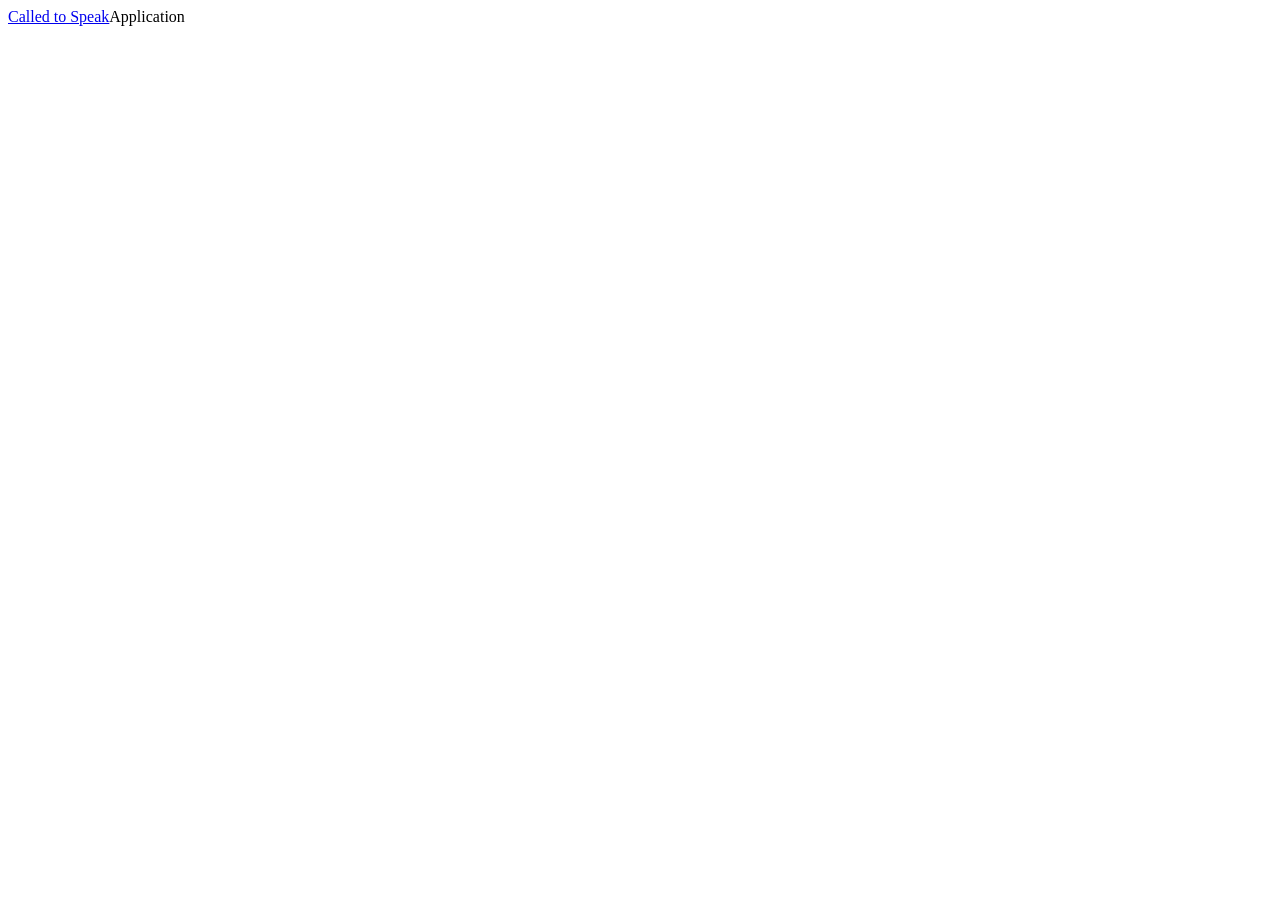
==== apply/index.html @ b7426416 "Called to Speak vsl funnel: initial build" ====
<!doctype html>
<html lang="en">
<head>
<meta charset="utf-8">
<meta name="viewport" content="width=device-width,initial-scale=1">
<meta name="robots" content="noindex,nofollow">
<title>Called to Speak: Application</title>
<link rel="preconnect" href="https://fonts.googleapis.com">
<link rel="preconnect" href="https://fonts.gstatic.com" crossorigin>
<link rel="stylesheet" href="https://fonts.googleapis.com/css2?family=Oswald:wght@300;400;500;600;700&amp;display=swap">
<link rel="stylesheet" href="../assets/cts.css">
<script src="../config.js"></script>
<script src="../assets/cts.js" defer></script>
</head>
<body class="shell">
<header class="hdr line"><div class="wrap"><a class="brand" href="../">Called to Speak</a><span class="note" id="hdrNote">Application</span></div></header>
<main id="app" aria-live="polite"></main>
<script src="../assets/apply.js" defer></script>
</body>
</html>
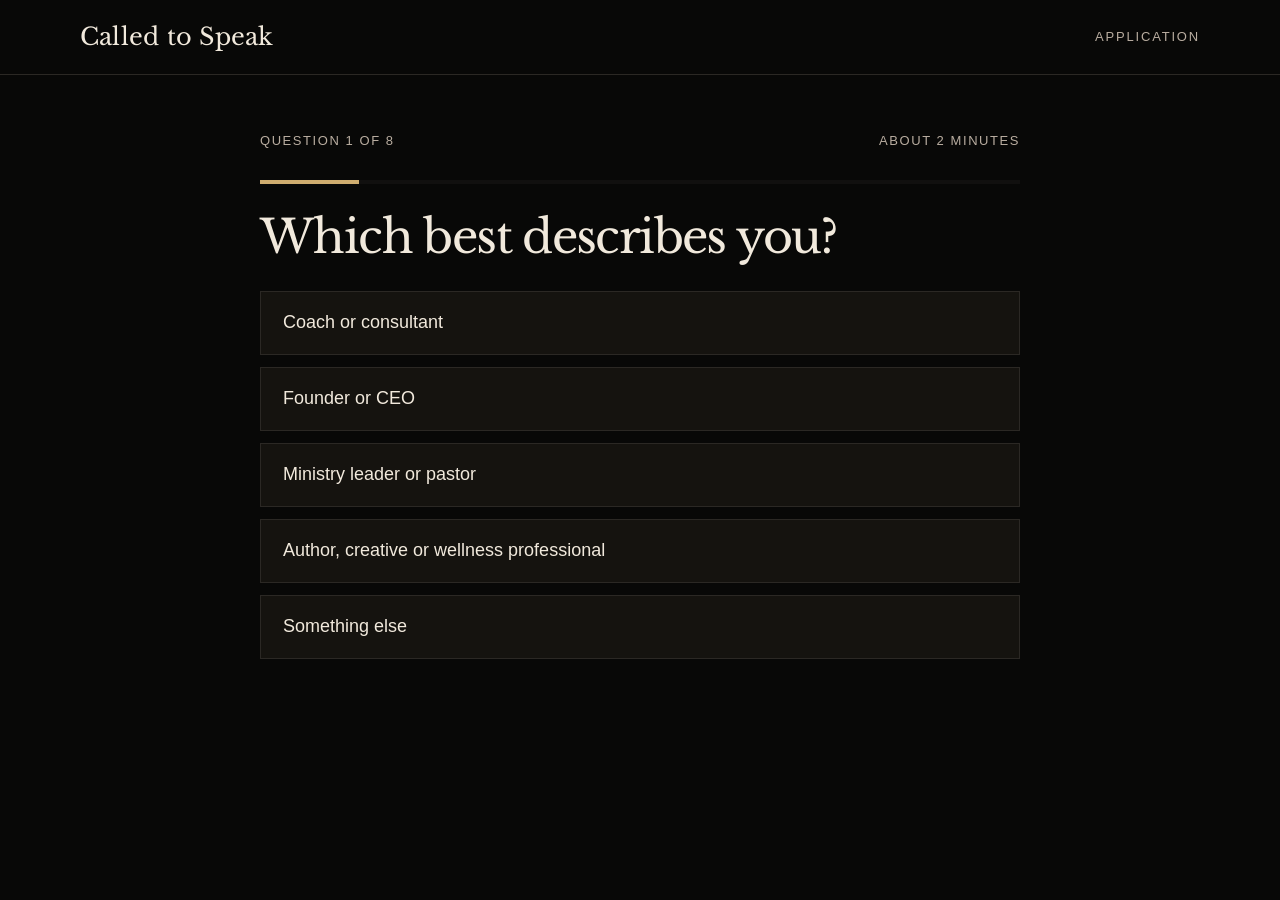
==== commit 235c3bc1: "Restyle to Meghan's gold/wine serif brand (from her speaker booking site)" ====
--- a/apply/index.html
+++ b/apply/index.html
@@ -7,7 +7,7 @@
 <title>Called to Speak: Application</title>
 <link rel="preconnect" href="https://fonts.googleapis.com">
 <link rel="preconnect" href="https://fonts.gstatic.com" crossorigin>
-<link rel="stylesheet" href="https://fonts.googleapis.com/css2?family=Oswald:wght@300;400;500;600;700&amp;display=swap">
+<link rel="stylesheet" href="https://fonts.googleapis.com/css2?family=Libre+Baskerville:ital,wght@0,400;0,700;1,400&amp;display=swap">
 <link rel="stylesheet" href="../assets/cts.css">
 <script src="../config.js"></script>
 <script src="../assets/cts.js" defer></script>
--- a/assets/cts.css
+++ b/assets/cts.css
@@ -0,0 +1,129 @@
+/* Called to Speak funnel styles. Gold + wine on near-black (brand switch 2026-11-02, tokens read from Meghan's
+   speaker booking site): ink #080807, charcoal #11100F, ivory #F1E9DC, paper #FBF7F0, gold #CFAD6F, wine #610D22.
+   Display = Libre Baskerville (stand-in for Iowan Old Style), sentence case; labels/buttons = Helvetica Neue 700 caps. */
+:root{--ink:#080807;--charcoal:#11100F;--ivory:#F1E9DC;--paper:#FBF7F0;--gold:#CFAD6F;--wine:#610D22;--wine2:#3D0815;
+  --line:#2B2824;--line-l:#E2D8C8;--t-dark:#E4DACB;--t-mute:#B9ADA0;--t-light:#5A524A;--field:#15130F;
+  --serif:'Libre Baskerville','Iowan Old Style',Baskerville,'Times New Roman',serif;--sans:'Helvetica Neue',Arial,sans-serif}
+*{box-sizing:border-box}
+html{-webkit-text-size-adjust:100%}
+body{margin:0;font-family:var(--sans);font-size:18px;line-height:1.6;color:var(--ink);background:var(--paper)}
+[hidden]{display:none!important}
+a{color:inherit}
+img{max-width:100%}
+h1,h2,h3{margin:0;font-family:var(--serif);font-weight:400;line-height:1.08;letter-spacing:-.02em}
+h1{font-size:clamp(38px,5.6vw,72px);line-height:1.04;letter-spacing:-.035em}
+h2{font-size:clamp(32px,4.2vw,48px)}
+h3{font-size:clamp(24px,2.8vw,32px)}
+p{margin:0}
+em{font-style:italic;color:var(--wine)}
+.dark em,.shell em,.card.k em{color:var(--gold)}
+.wrap{max-width:1120px;margin:0 auto}
+.wrap-s{max-width:860px;margin:0 auto}
+.center{text-align:center}
+.col{display:flex;flex-direction:column}
+.col.c{align-items:center;text-align:center}
+.g8{gap:8px}.g12{gap:12px}.g16{gap:16px}.g24{gap:24px}.g40{gap:40px}
+.dark{background:var(--ink);color:var(--ivory)}
+.off{background:var(--ivory)}
+.wine{background:linear-gradient(135deg,var(--wine2),var(--wine));color:var(--ivory)}
+.sec{padding:88px 24px}
+.eyebrow{font-size:12px;letter-spacing:.18em;text-transform:uppercase;font-weight:700;color:var(--wine)}
+.dark .eyebrow,.shell .eyebrow,.wine .eyebrow{color:var(--gold)}
+.mute{color:var(--t-light)}
+.dark .mute,.mute-d,.wine .mute{color:var(--t-mute)}
+.lead{font-size:20px;color:var(--t-dark)}
+.hdr{background:var(--ink);color:var(--ivory);padding:18px 24px;border-bottom:1px solid var(--line)}
+.hdr .wrap{display:flex;align-items:center;justify-content:space-between;gap:16px;flex-wrap:wrap}
+.hdr .brand{font-family:var(--serif);font-size:24px;letter-spacing:.01em;text-decoration:none;color:var(--ivory)}
+.hdr .note{font-size:13px;letter-spacing:.14em;text-transform:uppercase;color:var(--t-mute)}
+.hdr.line{border-bottom:1px solid var(--line)}
+.btn{display:inline-flex;align-items:center;justify-content:center;min-height:56px;padding:0 34px;border-radius:0;border:0;background:var(--gold);color:var(--ink);text-decoration:none;font-family:var(--sans);font-weight:700;font-size:14px;letter-spacing:.14em;text-transform:uppercase;cursor:pointer;text-align:center}
+.btn:hover{background:#D9BC84}
+.btn.blk{background:var(--ink);color:var(--ivory)}
+.btn.blk:hover{background:var(--wine)}
+.btn.ghost{background:transparent;border:1px solid rgba(241,233,220,.5);color:var(--ivory);min-height:44px;padding:0 20px;font-size:12px}
+.btn.out{background:transparent;border:1px solid var(--ink);color:var(--ink)}
+.btn.lg{min-height:60px;padding:0 40px;font-size:15px}
+.btn:focus-visible,.opt:focus-visible,.link-btn:focus-visible,summary:focus-visible,a:focus-visible,input:focus-visible,textarea:focus-visible{outline:3px solid var(--gold);outline-offset:2px;box-shadow:0 0 0 5px var(--ink)}
+.light .btn:focus-visible,.off .btn:focus-visible,.sec:not(.dark) a:focus-visible{outline-color:var(--wine);box-shadow:0 0 0 5px var(--paper)}
+.link-btn{align-self:flex-start;min-height:44px;padding:0 4px;border:0;background:transparent;color:var(--t-mute);font:inherit;font-size:15px;cursor:pointer;text-decoration:underline}
+.video{width:100%;aspect-ratio:16/9;border-radius:0;background:var(--charcoal);border:1px solid var(--line);overflow:hidden;display:flex;flex-direction:column;align-items:center;justify-content:center;gap:16px;color:var(--t-mute);font-size:15px}
+.video iframe{width:100%;height:100%;border:0}
+.play{width:88px;height:88px;border-radius:999px;background:var(--gold);display:flex;align-items:center;justify-content:center}
+.cred{display:flex;flex-wrap:wrap;justify-content:center;gap:10px 22px;padding-top:22px;border-top:1px solid var(--line);font-size:12px;font-weight:700;letter-spacing:.16em;text-transform:uppercase;color:var(--t-dark);width:100%}
+.cred i{font-style:normal;color:var(--gold)}
+.grid{display:grid;gap:24px}
+.g3{grid-template-columns:repeat(auto-fit,minmax(300px,1fr))}
+.g5{grid-template-columns:repeat(auto-fit,minmax(200px,1fr))}
+.g2{grid-template-columns:repeat(auto-fit,minmax(300px,1fr))}
+.card{background:var(--paper);border:1px solid var(--line-l);border-radius:0;padding:32px}
+.card.k{background:var(--ink);color:var(--ivory);border-color:var(--ink)}
+.card.o{background:var(--ivory);border:0}
+.dark .card{background:transparent;border-color:var(--line)}
+.step{border-top:1px solid var(--wine);padding-top:18px;display:flex;flex-direction:column;gap:8px}
+.dark .step{border-top-color:var(--gold)}
+.step b{font-family:var(--serif);font-size:40px;font-weight:400;line-height:1;color:var(--wine)}
+.dark .step b{color:var(--gold)}
+.step strong{font-family:var(--serif);font-weight:400;font-size:22px}
+.step span{color:var(--t-light);font-size:16px}
+.dark .step span{color:var(--t-mute)}
+.bul{margin:0;padding:0;list-style:none;display:flex;flex-direction:column;gap:20px}
+.bul li{display:flex;gap:14px}
+.bul li:before{content:"";flex:none;width:8px;height:8px;margin-top:11px;background:var(--wine);transform:rotate(45deg)}
+.dark .bul li:before{background:var(--gold)}
+.chk{margin:0;padding-left:20px;display:flex;flex-direction:column;gap:10px}
+blockquote{margin:0}
+figure{margin:0}
+.quote{font-family:var(--serif);font-size:26px;line-height:1.3;color:var(--wine)}
+.dark .quote,.card.k .quote{color:var(--ivory)}
+.cap{font-size:13px;letter-spacing:.12em;text-transform:uppercase}
+.vcard{text-decoration:none;display:flex;flex-direction:column;gap:12px}
+.vthumb{aspect-ratio:16/9;border-radius:0;background:var(--charcoal) center/cover no-repeat;border:1px solid var(--line);display:flex;align-items:center;justify-content:center}
+.light .vthumb{border-color:var(--line-l)}
+.pill{padding:8px 14px;border-radius:0;background:var(--ivory);font-size:12px;font-weight:700;letter-spacing:.14em;text-transform:uppercase}
+.promise{max-width:640px;padding:22px 26px;border:1px solid var(--line);border-left:3px solid var(--gold);border-radius:0;text-align:left;display:flex;flex-direction:column;gap:8px}
+.promise.l{border-color:var(--line-l);border-left-color:var(--wine);background:var(--ivory)}
+details{border-bottom:1px solid var(--line-l);padding:18px 0}
+details summary{cursor:pointer;list-style:none;font-family:var(--serif);font-size:20px}
+details summary::-webkit-details-marker{display:none}
+details p{margin-top:12px;color:var(--t-light)}
+.foot{padding:40px 24px;background:var(--ink);color:var(--t-mute);font-size:14px}
+.foot .wrap{display:flex;flex-direction:column;gap:12px}
+.foot a{color:var(--t-dark)}
+/* forms and quiz */
+.shell{min-height:100vh;display:flex;flex-direction:column;background:var(--ink);color:var(--ivory)}
+.shell main{flex:1}
+.stage{padding:56px 24px 96px}
+.stage>div{max-width:760px;margin:0 auto;display:flex;flex-direction:column;gap:28px}
+.prog{display:flex;justify-content:space-between;font-size:13px;letter-spacing:.12em;text-transform:uppercase;color:var(--t-mute)}
+.bar{height:4px;border-radius:0;background:var(--charcoal);overflow:hidden}
+.bar i{display:block;height:4px;border-radius:0;background:var(--gold);transition:width .2s}
+.opts{display:flex;flex-direction:column;gap:12px}
+.opt{display:flex;align-items:center;gap:14px;text-align:left;min-height:64px;padding:16px 22px;border-radius:0;border:1px solid var(--line);background:var(--field);color:var(--ivory);font:inherit;font-size:18px;cursor:pointer;width:100%}
+.opt:hover{border-color:var(--gold)}
+.opt[aria-pressed="true"]{border:2px solid var(--gold);background:var(--charcoal)}
+.opt .box{flex:none;width:22px;height:22px;border-radius:0;border:1.5px solid #6E655B;display:inline-flex;align-items:center;justify-content:center}
+.opt[aria-pressed="true"] .box{background:var(--gold);border-color:var(--gold)}
+.opt[aria-pressed="true"] .box:after{content:"";width:6px;height:11px;border:solid var(--ink);border-width:0 2.4px 2.4px 0;transform:rotate(45deg) translate(-1px,-1px)}
+.form{display:flex;flex-direction:column;gap:18px}
+.form label{display:flex;flex-direction:column;gap:8px;font-weight:500}
+.form input[type=text],.form input[type=email],.form input[type=tel],.form textarea{min-height:52px;padding:0 14px;border:1px solid transparent;border-radius:0;background:var(--paper);color:var(--ink);font:inherit;font-weight:400;width:100%}
+.form textarea{padding:14px 16px;font-size:18px;min-height:130px;resize:vertical}
+.form .row{display:grid;grid-template-columns:repeat(auto-fit,minmax(240px,1fr));gap:16px}
+.form .consent{flex-direction:row;gap:12px;align-items:flex-start;font-size:14px;font-weight:400;color:var(--t-mute)}
+.form .consent input{width:20px;height:20px;margin-top:2px;flex:none;accent-color:var(--gold)}
+.err{padding:12px 16px;border-radius:0;background:#F3DCD3;color:var(--wine);font-size:16px}
+.fine{font-size:14px;color:var(--t-mute);text-align:center}
+.fine a{color:var(--t-dark)}
+.field-err{color:#F3DCD3;font-size:14px}
+.light{background:var(--paper);color:var(--ink)}
+.cal{background:var(--paper);border:1px solid var(--line-l);border-radius:0;padding:20px;color:var(--ink)}
+.cal iframe{width:100%;min-height:680px;border:0}
+.cal .ph{padding:48px 20px;text-align:center;color:var(--t-light);font-size:15px}
+.sticky{position:fixed;left:0;right:0;bottom:0;z-index:20;padding:10px 16px calc(10px + env(safe-area-inset-bottom));background:var(--ink);border-top:1px solid var(--line);display:none}
+.sticky .btn{width:100%;min-height:52px}
+@media(max-width:700px){.sec{padding:64px 20px}.sticky.on{display:block}body.has-sticky{padding-bottom:76px}.btn.lg{padding:0 24px}}
+@media(prefers-reduced-motion:reduce){*{transition:none!important}}
+.wine em{color:var(--gold)}
+.wine .lead,.wine p{color:var(--t-dark)}
+[tabindex="-1"]:focus{outline:none}
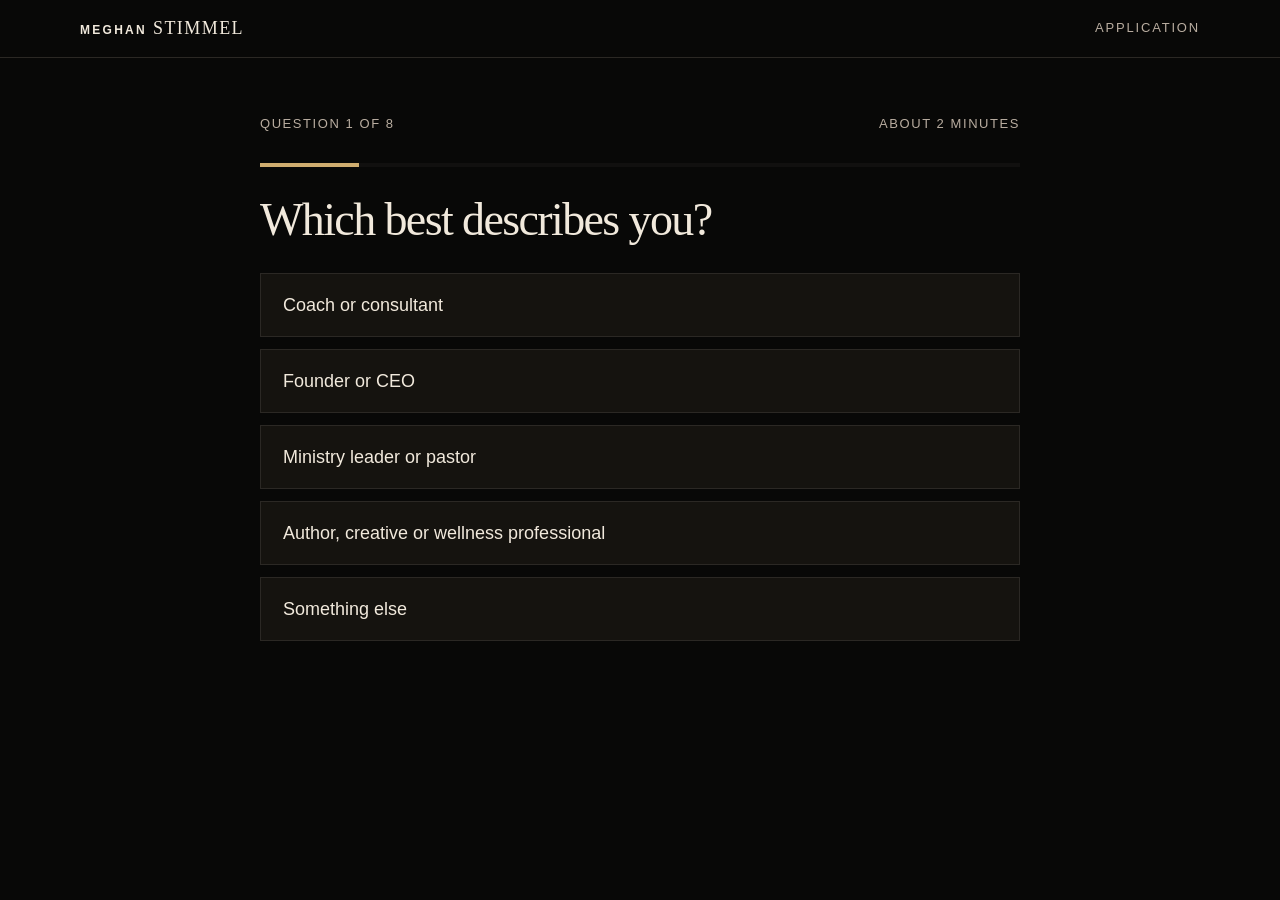
==== commit d1b65c33: "Use Meghan's exact font stack and MEGHAN STIMMEL wordmark from her site" ====
--- a/apply/index.html
+++ b/apply/index.html
@@ -5,15 +5,12 @@
 <meta name="viewport" content="width=device-width,initial-scale=1">
 <meta name="robots" content="noindex,nofollow">
 <title>Called to Speak: Application</title>
-<link rel="preconnect" href="https://fonts.googleapis.com">
-<link rel="preconnect" href="https://fonts.gstatic.com" crossorigin>
-<link rel="stylesheet" href="https://fonts.googleapis.com/css2?family=Libre+Baskerville:ital,wght@0,400;0,700;1,400&amp;display=swap">
 <link rel="stylesheet" href="../assets/cts.css">
 <script src="../config.js"></script>
 <script src="../assets/cts.js" defer></script>
 </head>
 <body class="shell">
-<header class="hdr line"><div class="wrap"><a class="brand" href="../">Called to Speak</a><span class="note" id="hdrNote">Application</span></div></header>
+<header class="hdr line"><div class="wrap"><a class="wordmark" href="../"><span>MEGHAN</span> STIMMEL</a><span class="note" id="hdrNote">Application</span></div></header>
 <main id="app" aria-live="polite"></main>
 <script src="../assets/apply.js" defer></script>
 </body>
--- a/assets/cts.css
+++ b/assets/cts.css
@@ -1,9 +1,9 @@
 /* Called to Speak funnel styles. Gold + wine on near-black (brand switch 2026-11-02, tokens read from Meghan's
    speaker booking site): ink #080807, charcoal #11100F, ivory #F1E9DC, paper #FBF7F0, gold #CFAD6F, wine #610D22.
-   Display = Libre Baskerville (stand-in for Iowan Old Style), sentence case; labels/buttons = Helvetica Neue 700 caps. */
+   Display = her exact stack: Iowan Old Style, Baskerville, Times New Roman (no web font, same as her site), sentence case; labels/buttons = Helvetica Neue 700 caps. */
 :root{--ink:#080807;--charcoal:#11100F;--ivory:#F1E9DC;--paper:#FBF7F0;--gold:#CFAD6F;--wine:#610D22;--wine2:#3D0815;
   --line:#2B2824;--line-l:#E2D8C8;--t-dark:#E4DACB;--t-mute:#B9ADA0;--t-light:#5A524A;--field:#15130F;
-  --serif:'Libre Baskerville','Iowan Old Style',Baskerville,'Times New Roman',serif;--sans:'Helvetica Neue',Arial,sans-serif}
+  --serif:"Iowan Old Style",Baskerville,"Times New Roman",serif;--sans:'Helvetica Neue',Arial,sans-serif}
 *{box-sizing:border-box}
 html{-webkit-text-size-adjust:100%}
 body{margin:0;font-family:var(--sans);font-size:18px;line-height:1.6;color:var(--ink);background:var(--paper)}
@@ -127,3 +127,7 @@
 .wine em{color:var(--gold)}
 .wine .lead,.wine p{color:var(--t-dark)}
 [tabindex="-1"]:focus{outline:none}
+/* Her wordmark, set exactly as on her speaker booking site (no logo file exists): small sans MEGHAN + serif STIMMEL */
+.wordmark{font-family:var(--serif);font-size:18px;font-weight:400;letter-spacing:.08em;color:var(--ivory);text-decoration:none;white-space:nowrap;line-height:1}
+.wordmark span{font-family:var(--sans);font-size:12px;font-weight:700;letter-spacing:.19em}
+.foot-mark{margin-bottom:6px}
